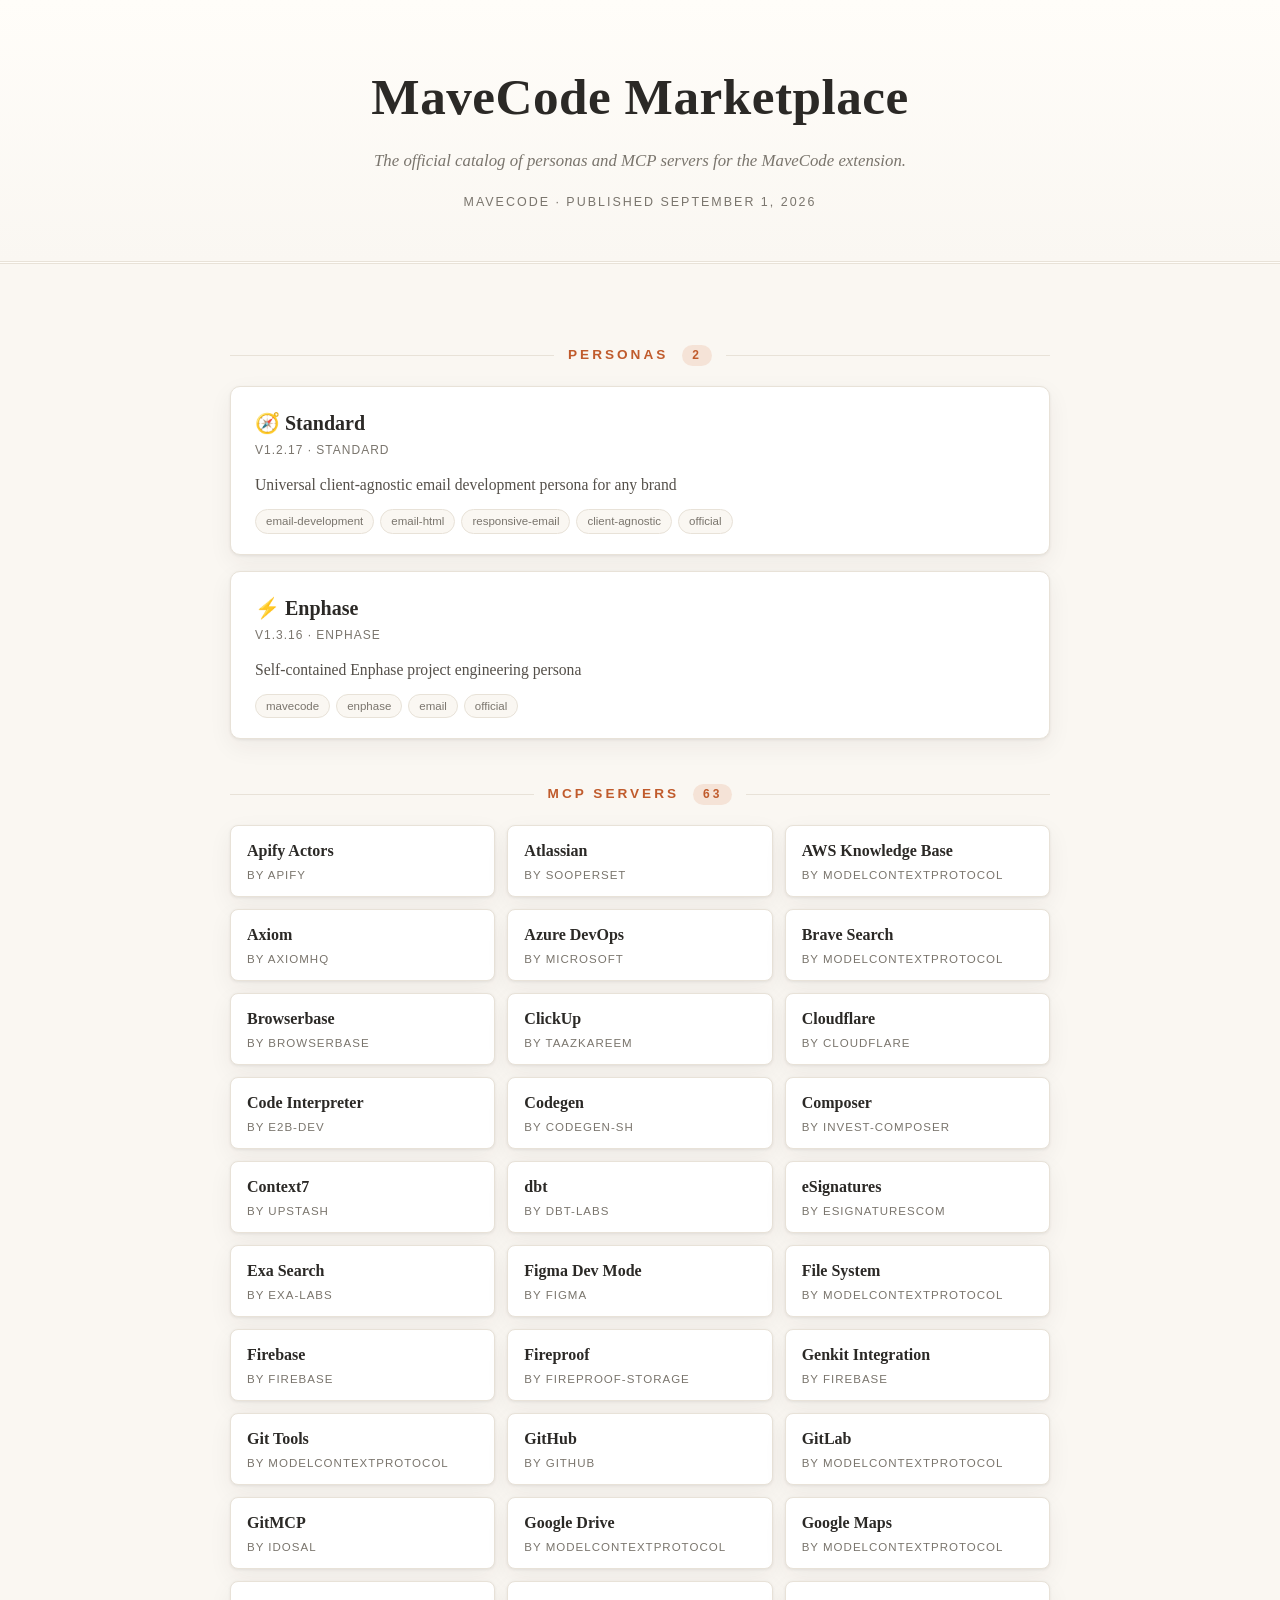
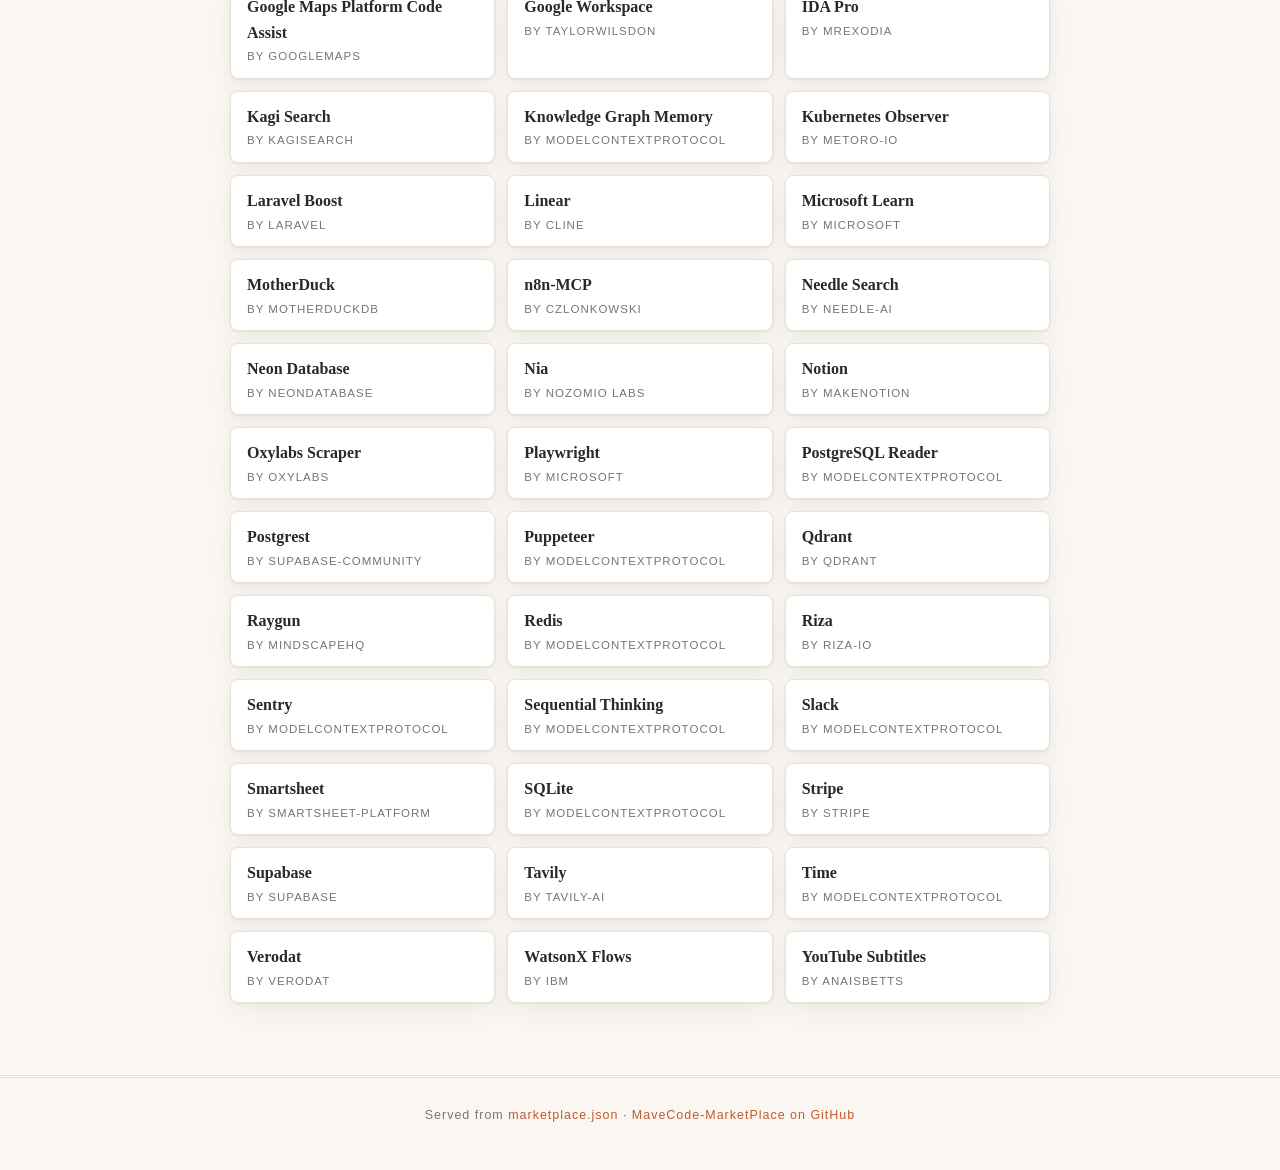
==== index.html @ a8cd474a "feat(site): add blogger-style homepage listing personas and MCP servers index.html fetches marketpla" ====
<!doctype html>
<html lang="en">
<head>
	<meta charset="utf-8" />
	<meta name="viewport" content="width=device-width, initial-scale=1" />
	<title>MaveCode Marketplace</title>
	<meta name="description" content="Official MaveCode marketplace feed — personas and MCP servers." />
	<style>
		:root {
			--bg: #faf7f2;
			--card: #ffffff;
			--ink: #2b2926;
			--muted: #7a756d;
			--accent: #c05b2c;
			--accent-soft: #f5e3d7;
			--border: #e8e2d8;
			--shadow: 0 1px 3px rgba(43, 41, 38, 0.08), 0 8px 24px rgba(43, 41, 38, 0.06);
		}

		* { box-sizing: border-box; }

		body {
			margin: 0;
			background: var(--bg);
			color: var(--ink);
			font-family: Georgia, "Times New Roman", serif;
			line-height: 1.6;
		}

		.masthead {
			text-align: center;
			padding: 56px 20px 36px;
			border-bottom: 3px double var(--border);
			background: linear-gradient(180deg, #fffdf9 0%, var(--bg) 100%);
		}

		.masthead h1 {
			margin: 0;
			font-size: clamp(2rem, 5vw, 3.2rem);
			font-weight: 700;
			letter-spacing: 0.5px;
		}

		.masthead h1 a { color: var(--ink); text-decoration: none; }

		.masthead .tagline {
			margin: 10px auto 0;
			max-width: 560px;
			color: var(--muted);
			font-style: italic;
			font-size: 1.05rem;
		}

		.masthead .meta {
			margin-top: 18px;
			font-family: "Trebuchet MS", Verdana, sans-serif;
			font-size: 0.78rem;
			letter-spacing: 2px;
			text-transform: uppercase;
			color: var(--muted);
		}

		main {
			max-width: 860px;
			margin: 0 auto;
			padding: 36px 20px 72px;
		}

		.section-title {
			display: flex;
			align-items: center;
			gap: 14px;
			margin: 44px 0 20px;
			font-family: "Trebuchet MS", Verdana, sans-serif;
			font-size: 0.85rem;
			letter-spacing: 3px;
			text-transform: uppercase;
			color: var(--accent);
		}

		.section-title::before,
		.section-title::after {
			content: "";
			flex: 1;
			border-top: 1px solid var(--border);
		}

		.count-pill {
			display: inline-block;
			background: var(--accent-soft);
			color: var(--accent);
			border-radius: 999px;
			padding: 1px 10px;
			font-size: 0.75rem;
		}

		.cards { display: grid; gap: 16px; }

		.card {
			background: var(--card);
			border: 1px solid var(--border);
			border-radius: 10px;
			box-shadow: var(--shadow);
			padding: 20px 24px;
		}

		.card h3 {
			margin: 0;
			font-size: 1.25rem;
			font-weight: 700;
		}

		.card .byline {
			margin-top: 2px;
			font-family: "Trebuchet MS", Verdana, sans-serif;
			font-size: 0.75rem;
			letter-spacing: 1px;
			text-transform: uppercase;
			color: var(--muted);
		}

		.card p.desc {
			margin: 10px 0 0;
			color: #55504a;
			font-size: 0.98rem;
		}

		.tags { margin-top: 12px; display: flex; flex-wrap: wrap; gap: 6px; }

		.tag {
			font-family: "Trebuchet MS", Verdana, sans-serif;
			font-size: 0.72rem;
			color: var(--muted);
			background: var(--bg);
			border: 1px solid var(--border);
			border-radius: 999px;
			padding: 2px 10px;
		}

		.mcp-grid {
			display: grid;
			grid-template-columns: repeat(auto-fill, minmax(240px, 1fr));
			gap: 12px;
		}

		.mcp-item {
			background: var(--card);
			border: 1px solid var(--border);
			border-radius: 8px;
			padding: 12px 16px;
			box-shadow: var(--shadow);
		}

		.mcp-item .name { font-weight: 700; font-size: 1rem; }

		.mcp-item .author {
			font-family: "Trebuchet MS", Verdana, sans-serif;
			font-size: 0.72rem;
			letter-spacing: 1px;
			text-transform: uppercase;
			color: var(--muted);
			margin-top: 2px;
		}

		.status {
			text-align: center;
			color: var(--muted);
			font-style: italic;
			padding: 24px 0;
		}

		.status.error { color: #a33; }

		footer {
			border-top: 3px double var(--border);
			text-align: center;
			padding: 28px 20px 44px;
			font-family: "Trebuchet MS", Verdana, sans-serif;
			font-size: 0.78rem;
			letter-spacing: 1px;
			color: var(--muted);
		}

		footer a { color: var(--accent); text-decoration: none; }
		footer a:hover { text-decoration: underline; }
	</style>
</head>
<body>
	<header class="masthead">
		<h1><a href="./">MaveCode Marketplace</a></h1>
		<p class="tagline">The official catalog of personas and MCP servers for the MaveCode extension.</p>
		<p class="meta" id="feed-meta">Loading feed&hellip;</p>
	</header>

	<main>
		<h2 class="section-title">Personas <span class="count-pill" id="personas-count">&hellip;</span></h2>
		<div class="cards" id="personas-list">
			<p class="status">Loading personas&hellip;</p>
		</div>

		<h2 class="section-title">MCP Servers <span class="count-pill" id="mcps-count">&hellip;</span></h2>
		<div class="mcp-grid" id="mcps-list">
			<p class="status">Loading MCP servers&hellip;</p>
		</div>
	</main>

	<footer>
		Served from <a href="marketplace.json">marketplace.json</a> &middot;
		<a href="https://github.com/arkofheavean/MaveCode-MarketPlace">MaveCode-MarketPlace on GitHub</a>
	</footer>

	<script>
		"use strict"

		function el(tag, className, text) {
			const node = document.createElement(tag)
			if (className) node.className = className
			if (text) node.textContent = text
			return node
		}

		function showError(containerId, label) {
			const container = document.getElementById(containerId)
			container.replaceChildren(el("p", "status error", "Could not load " + label + "."))
		}

		function renderTags(tags) {
			const wrap = el("div", "tags")
			for (const tag of (tags || []).slice(0, 8)) {
				wrap.appendChild(el("span", "tag", tag))
			}
			return wrap
		}

		async function loadJson(url) {
			const response = await fetch(url, { cache: "no-cache" })
			if (!response.ok) throw new Error(url + " -> HTTP " + response.status)
			return response.json()
		}

		async function loadManifest() {
			try {
				const manifest = await loadJson("marketplace.json")
				const published = manifest.publishedAt ? new Date(manifest.publishedAt) : null
				const dateText = published && !isNaN(published)
					? published.toLocaleDateString("en-US", { year: "numeric", month: "long", day: "numeric" })
					: null
				document.getElementById("feed-meta").textContent =
					[manifest.publisher, dateText ? "Published " + dateText : null].filter(Boolean).join(" · ") ||
					"Official feed"
				return manifest
			} catch {
				document.getElementById("feed-meta").textContent = "Official feed"
				return null
			}
		}

		async function loadPersonas(manifest) {
			const url = (manifest && manifest.personasCatalogUrl) || "personas/personas.json"
			try {
				const catalog = await loadJson(url)
				const items = Array.isArray(catalog.items) ? catalog.items : []
				document.getElementById("personas-count").textContent = String(items.length)
				const container = document.getElementById("personas-list")
				container.replaceChildren()
				if (items.length === 0) {
					container.appendChild(el("p", "status", "No personas published yet."))
					return
				}
				for (const item of items) {
					const card = el("article", "card")
					card.appendChild(el("h3", null, item.name || item.id))
					const byline = ["v" + (item.version || "?"), item.id].filter(Boolean).join(" · ")
					card.appendChild(el("p", "byline", byline))
					if (item.description) card.appendChild(el("p", "desc", item.description))
					if (item.tags && item.tags.length) card.appendChild(renderTags(item.tags))
					container.appendChild(card)
				}
			} catch {
				document.getElementById("personas-count").textContent = "0"
				showError("personas-list", "personas")
			}
		}

		async function loadMcps(manifest) {
			const url = (manifest && manifest.mcpsCatalogUrl) || "mcps/mcps.json"
			try {
				const catalog = await loadJson(url)
				const items = Array.isArray(catalog.items) ? catalog.items : []
				items.sort((a, b) => (a.name || a.id || "").localeCompare(b.name || b.id || ""))
				document.getElementById("mcps-count").textContent = String(items.length)
				const container = document.getElementById("mcps-list")
				container.replaceChildren()
				if (items.length === 0) {
					container.appendChild(el("p", "status", "No MCP servers published yet."))
					return
				}
				for (const item of items) {
					const cell = el("div", "mcp-item")
					cell.appendChild(el("div", "name", item.name || item.id))
					if (item.author) cell.appendChild(el("div", "author", "by " + item.author))
					container.appendChild(cell)
				}
			} catch {
				document.getElementById("mcps-count").textContent = "0"
				showError("mcps-list", "MCP servers")
			}
		}

		loadManifest().then((manifest) => Promise.all([loadPersonas(manifest), loadMcps(manifest)]))
	</script>
</body>
</html>
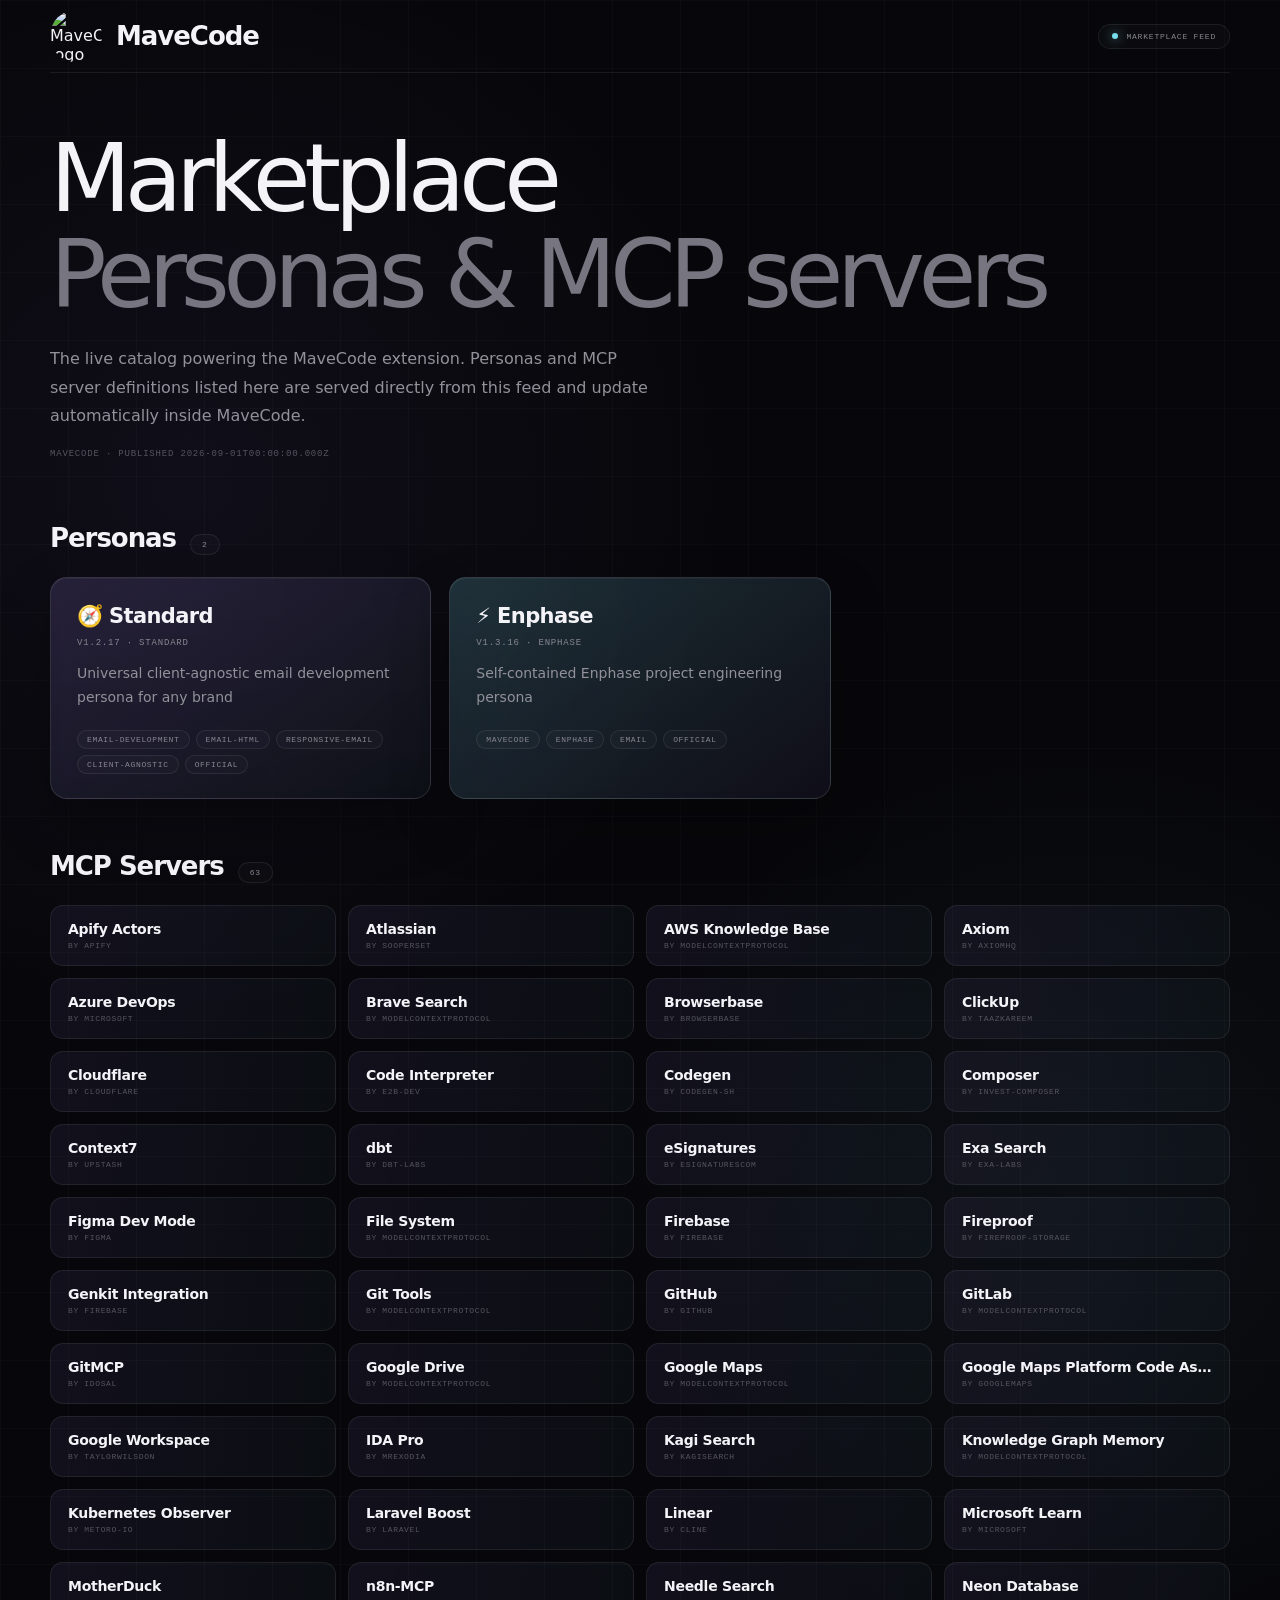
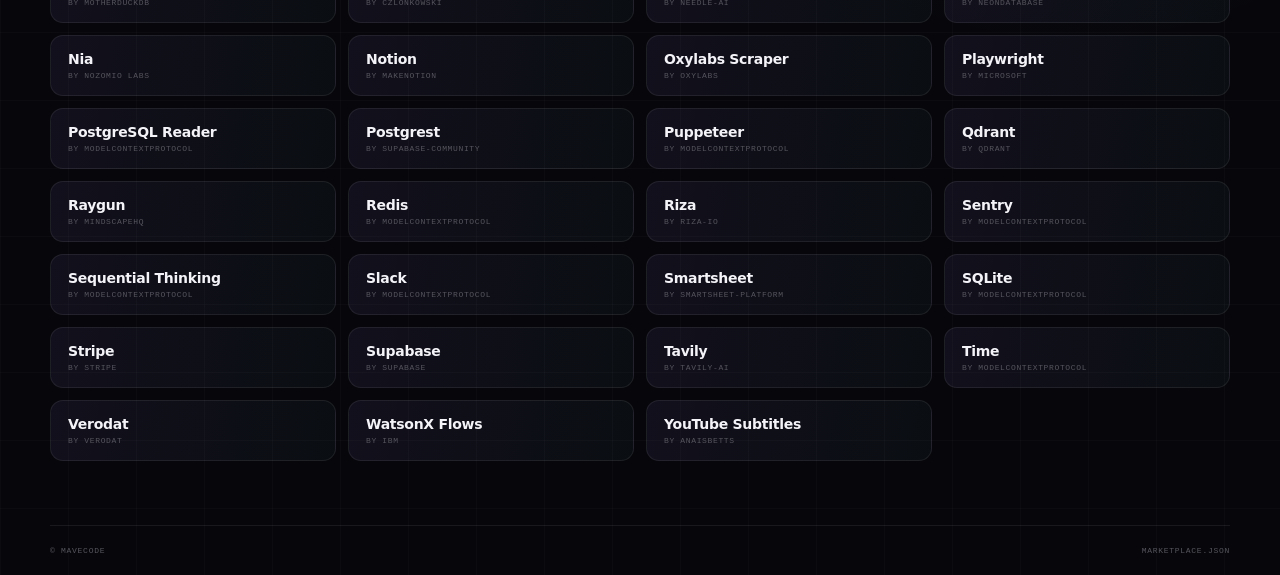
==== commit bcc991ee: "style(site): match homepage to MaveCode dark blogger theme" ====
--- a/index.html
+++ b/index.html
@@ -1,313 +1,543 @@
 <!doctype html>
 <html lang="en">
-<head>
-	<meta charset="utf-8" />
-	<meta name="viewport" content="width=device-width, initial-scale=1" />
-	<title>MaveCode Marketplace</title>
-	<meta name="description" content="Official MaveCode marketplace feed — personas and MCP servers." />
-	<style>
-		:root {
-			--bg: #faf7f2;
-			--card: #ffffff;
-			--ink: #2b2926;
-			--muted: #7a756d;
-			--accent: #c05b2c;
-			--accent-soft: #f5e3d7;
-			--border: #e8e2d8;
-			--shadow: 0 1px 3px rgba(43, 41, 38, 0.08), 0 8px 24px rgba(43, 41, 38, 0.06);
-		}
-
-		* { box-sizing: border-box; }
-
-		body {
-			margin: 0;
-			background: var(--bg);
-			color: var(--ink);
-			font-family: Georgia, "Times New Roman", serif;
-			line-height: 1.6;
-		}
-
-		.masthead {
-			text-align: center;
-			padding: 56px 20px 36px;
-			border-bottom: 3px double var(--border);
-			background: linear-gradient(180deg, #fffdf9 0%, var(--bg) 100%);
-		}
-
-		.masthead h1 {
-			margin: 0;
-			font-size: clamp(2rem, 5vw, 3.2rem);
-			font-weight: 700;
-			letter-spacing: 0.5px;
-		}
-
-		.masthead h1 a { color: var(--ink); text-decoration: none; }
-
-		.masthead .tagline {
-			margin: 10px auto 0;
-			max-width: 560px;
-			color: var(--muted);
-			font-style: italic;
-			font-size: 1.05rem;
-		}
-
-		.masthead .meta {
-			margin-top: 18px;
-			font-family: "Trebuchet MS", Verdana, sans-serif;
-			font-size: 0.78rem;
-			letter-spacing: 2px;
-			text-transform: uppercase;
-			color: var(--muted);
-		}
-
-		main {
-			max-width: 860px;
-			margin: 0 auto;
-			padding: 36px 20px 72px;
-		}
-
-		.section-title {
-			display: flex;
-			align-items: center;
-			gap: 14px;
-			margin: 44px 0 20px;
-			font-family: "Trebuchet MS", Verdana, sans-serif;
-			font-size: 0.85rem;
-			letter-spacing: 3px;
-			text-transform: uppercase;
-			color: var(--accent);
-		}
-
-		.section-title::before,
-		.section-title::after {
-			content: "";
-			flex: 1;
-			border-top: 1px solid var(--border);
-		}
-
-		.count-pill {
-			display: inline-block;
-			background: var(--accent-soft);
-			color: var(--accent);
-			border-radius: 999px;
-			padding: 1px 10px;
-			font-size: 0.75rem;
-		}
-
-		.cards { display: grid; gap: 16px; }
-
-		.card {
-			background: var(--card);
-			border: 1px solid var(--border);
-			border-radius: 10px;
-			box-shadow: var(--shadow);
-			padding: 20px 24px;
-		}
-
-		.card h3 {
-			margin: 0;
-			font-size: 1.25rem;
-			font-weight: 700;
-		}
-
-		.card .byline {
-			margin-top: 2px;
-			font-family: "Trebuchet MS", Verdana, sans-serif;
-			font-size: 0.75rem;
-			letter-spacing: 1px;
-			text-transform: uppercase;
-			color: var(--muted);
-		}
-
-		.card p.desc {
-			margin: 10px 0 0;
-			color: #55504a;
-			font-size: 0.98rem;
-		}
-
-		.tags { margin-top: 12px; display: flex; flex-wrap: wrap; gap: 6px; }
-
-		.tag {
-			font-family: "Trebuchet MS", Verdana, sans-serif;
-			font-size: 0.72rem;
-			color: var(--muted);
-			background: var(--bg);
-			border: 1px solid var(--border);
-			border-radius: 999px;
-			padding: 2px 10px;
-		}
-
-		.mcp-grid {
-			display: grid;
-			grid-template-columns: repeat(auto-fill, minmax(240px, 1fr));
-			gap: 12px;
-		}
-
-		.mcp-item {
-			background: var(--card);
-			border: 1px solid var(--border);
-			border-radius: 8px;
-			padding: 12px 16px;
-			box-shadow: var(--shadow);
-		}
-
-		.mcp-item .name { font-weight: 700; font-size: 1rem; }
-
-		.mcp-item .author {
-			font-family: "Trebuchet MS", Verdana, sans-serif;
-			font-size: 0.72rem;
-			letter-spacing: 1px;
-			text-transform: uppercase;
-			color: var(--muted);
-			margin-top: 2px;
-		}
-
-		.status {
-			text-align: center;
-			color: var(--muted);
-			font-style: italic;
-			padding: 24px 0;
-		}
-
-		.status.error { color: #a33; }
-
-		footer {
-			border-top: 3px double var(--border);
-			text-align: center;
-			padding: 28px 20px 44px;
-			font-family: "Trebuchet MS", Verdana, sans-serif;
-			font-size: 0.78rem;
-			letter-spacing: 1px;
-			color: var(--muted);
-		}
-
-		footer a { color: var(--accent); text-decoration: none; }
-		footer a:hover { text-decoration: underline; }
-	</style>
-</head>
-<body>
-	<header class="masthead">
-		<h1><a href="./">MaveCode Marketplace</a></h1>
-		<p class="tagline">The official catalog of personas and MCP servers for the MaveCode extension.</p>
-		<p class="meta" id="feed-meta">Loading feed&hellip;</p>
-	</header>
-
-	<main>
-		<h2 class="section-title">Personas <span class="count-pill" id="personas-count">&hellip;</span></h2>
-		<div class="cards" id="personas-list">
-			<p class="status">Loading personas&hellip;</p>
+	<head>
+		<meta charset="utf-8" />
+		<meta name="viewport" content="width=device-width, initial-scale=1" />
+		<title>MaveCode Marketplace</title>
+		<meta
+			name="description"
+			content="Live catalog of MaveCode personas and MCP servers, served from the official MaveCode marketplace feed."
+		/>
+		<style>
+			:root {
+				color-scheme: dark;
+				--bg: #07070b;
+				--text: #f4f3f8;
+				--muted: #888791;
+				--line: rgba(255, 255, 255, 0.075);
+				--violet: #a98cff;
+				--cyan: #78ddec;
+				--mono: ui-monospace, SFMono-Regular, Menlo, Consolas, monospace;
+			}
+
+			* {
+				box-sizing: border-box;
+			}
+
+			html,
+			body {
+				margin: 0;
+				padding: 0;
+			}
+
+			body {
+				min-height: 100vh;
+				color: var(--text);
+				font-family:
+					Inter,
+					ui-sans-serif,
+					system-ui,
+					-apple-system,
+					BlinkMacSystemFont,
+					"Segoe UI",
+					sans-serif;
+				background:
+					radial-gradient(circle at 15% 22%, rgba(169, 140, 255, 0.055), transparent 27%),
+					radial-gradient(circle at 84% 55%, rgba(120, 221, 236, 0.04), transparent 29%),
+					linear-gradient(rgba(255, 255, 255, 0.018) 1px, transparent 1px),
+					linear-gradient(90deg, rgba(255, 255, 255, 0.018) 1px, transparent 1px),
+					var(--bg);
+				background-size:
+					auto,
+					auto,
+					68px 68px,
+					68px 68px,
+					auto;
+				-webkit-font-smoothing: antialiased;
+			}
+
+			.mave-page {
+				width: min(100% - 56px, 1180px);
+				margin: 0 auto;
+				display: flex;
+				flex-direction: column;
+				min-height: 100vh;
+			}
+
+			/* Header */
+			.mave-header {
+				display: flex;
+				align-items: center;
+				justify-content: space-between;
+				gap: 16px;
+				min-height: 72px;
+				padding: 10px 0;
+				border-bottom: 1px solid var(--line);
+			}
+
+			.mave-brand {
+				display: flex;
+				align-items: center;
+				gap: 14px;
+				text-decoration: none;
+				color: inherit;
+			}
+
+			.mave-logo {
+				width: 52px;
+				height: 52px;
+				border-radius: 50%;
+				display: block;
+			}
+
+			.mave-wordmark {
+				font-size: 26px;
+				font-weight: 700;
+				letter-spacing: -0.04em;
+			}
+
+			.mave-security {
+				display: inline-flex;
+				align-items: center;
+				gap: 8px;
+				font-family: var(--mono);
+				font-size: 8px;
+				letter-spacing: 0.1em;
+				text-transform: uppercase;
+				color: var(--muted);
+				border: 1px solid var(--line);
+				border-radius: 999px;
+				background: rgba(255, 255, 255, 0.02);
+				padding: 7px 13px;
+				white-space: nowrap;
+			}
+
+			.mave-security-dot {
+				width: 6px;
+				height: 6px;
+				border-radius: 50%;
+				background: var(--cyan);
+				box-shadow: 0 0 12px rgba(120, 221, 236, 0.78);
+			}
+
+			/* Hero */
+			.mave-hero {
+				padding: 58px 0 20px;
+			}
+
+			.mave-hero h1 {
+				margin: 0;
+				font-size: clamp(54px, 8vw, 94px);
+				font-weight: 500;
+				letter-spacing: -0.068em;
+				line-height: 1.02;
+			}
+
+			.mave-hero h1 span {
+				color: #777680;
+			}
+
+			.mave-hero p {
+				max-width: 620px;
+				margin: 22px 0 0;
+				color: #92919a;
+				font-size: 16px;
+				line-height: 1.8;
+			}
+
+			.mave-meta {
+				margin-top: 18px;
+				font-family: var(--mono);
+				font-size: 9px;
+				letter-spacing: 0.09em;
+				text-transform: uppercase;
+				color: #56555e;
+			}
+
+			/* Sections */
+			.mave-section {
+				padding: 44px 0 8px;
+			}
+
+			.mave-section-head {
+				display: flex;
+				align-items: baseline;
+				gap: 14px;
+				margin-bottom: 22px;
+			}
+
+			.mave-section-head h2 {
+				margin: 0;
+				font-size: 26px;
+				font-weight: 600;
+				letter-spacing: -0.04em;
+			}
+
+			.mave-count {
+				display: inline-flex;
+				align-items: center;
+				font-family: var(--mono);
+				font-size: 8px;
+				letter-spacing: 0.1em;
+				text-transform: uppercase;
+				color: var(--muted);
+				border: 1px solid var(--line);
+				border-radius: 999px;
+				background: rgba(255, 255, 255, 0.02);
+				padding: 5px 11px;
+			}
+
+			/* Glass panels */
+			.mave-panel {
+				border: 1px solid rgba(255, 255, 255, 0.12);
+				border-radius: 17px;
+				background: linear-gradient(145deg, rgba(169, 140, 255, 0.16), rgba(120, 221, 236, 0.035));
+				box-shadow:
+					0 24px 55px rgba(0, 0, 0, 0.28),
+					inset 0 1px 0 rgba(255, 255, 255, 0.04);
+				backdrop-filter: blur(5px);
+				-webkit-backdrop-filter: blur(5px);
+			}
+
+			.mave-panel--cyan {
+				background: linear-gradient(145deg, rgba(120, 221, 236, 0.19), rgba(169, 140, 255, 0.055));
+			}
+
+			/* Persona cards */
+			.persona-grid {
+				display: grid;
+				grid-template-columns: repeat(auto-fill, minmax(320px, 1fr));
+				gap: 18px;
+			}
+
+			.persona-card {
+				padding: 26px 26px 24px;
+				display: flex;
+				flex-direction: column;
+				gap: 10px;
+			}
+
+			.persona-card h3 {
+				margin: 0;
+				font-size: 21px;
+				font-weight: 600;
+				letter-spacing: -0.03em;
+			}
+
+			.persona-byline {
+				font-family: var(--mono);
+				font-size: 9px;
+				letter-spacing: 0.09em;
+				text-transform: uppercase;
+				color: var(--muted);
+			}
+
+			.persona-card p {
+				margin: 4px 0 0;
+				color: #92919a;
+				font-size: 14px;
+				line-height: 1.7;
+			}
+
+			.tag-row {
+				display: flex;
+				flex-wrap: wrap;
+				gap: 6px;
+				margin-top: 10px;
+			}
+
+			.tag {
+				font-family: var(--mono);
+				font-size: 8px;
+				letter-spacing: 0.08em;
+				text-transform: uppercase;
+				color: var(--muted);
+				border: 1px solid var(--line);
+				border-radius: 999px;
+				background: rgba(255, 255, 255, 0.02);
+				padding: 4px 9px;
+			}
+
+			/* MCP grid */
+			.mcp-grid {
+				display: grid;
+				grid-template-columns: repeat(auto-fill, minmax(250px, 1fr));
+				gap: 12px;
+			}
+
+			.mcp-item {
+				border: 1px solid var(--line);
+				border-radius: 13px;
+				background: linear-gradient(100deg, rgba(169, 140, 255, 0.07), rgba(120, 221, 236, 0.035));
+				padding: 15px 17px;
+				display: flex;
+				flex-direction: column;
+				gap: 4px;
+				min-width: 0;
+			}
+
+			.mcp-item strong {
+				font-size: 14px;
+				font-weight: 600;
+				letter-spacing: -0.02em;
+				overflow: hidden;
+				text-overflow: ellipsis;
+				white-space: nowrap;
+			}
+
+			.mcp-item small {
+				font-family: var(--mono);
+				font-size: 8px;
+				letter-spacing: 0.08em;
+				text-transform: uppercase;
+				color: #56555e;
+				overflow: hidden;
+				text-overflow: ellipsis;
+				white-space: nowrap;
+			}
+
+			/* Status */
+			.status {
+				border: 1px solid rgba(169, 140, 255, 0.2);
+				border-radius: 13px;
+				background: linear-gradient(100deg, rgba(169, 140, 255, 0.07), rgba(120, 221, 236, 0.035));
+				color: var(--muted);
+				font-family: var(--mono);
+				font-size: 9px;
+				letter-spacing: 0.09em;
+				text-transform: uppercase;
+				padding: 16px 18px;
+			}
+
+			.status--error {
+				color: #fca5a5;
+				border-color: rgba(252, 165, 165, 0.25);
+			}
+
+			/* Footer */
+			.mave-footer {
+				margin-top: auto;
+				padding: 20px 0;
+				margin-top: 56px;
+				border-top: 1px solid var(--line);
+				display: flex;
+				align-items: center;
+				justify-content: space-between;
+				gap: 12px;
+				font-family: var(--mono);
+				font-size: 8px;
+				letter-spacing: 0.09em;
+				text-transform: uppercase;
+				color: #56555e;
+			}
+
+			.mave-footer a {
+				color: #56555e;
+				text-decoration: none;
+			}
+
+			.mave-footer a:hover {
+				color: var(--muted);
+			}
+
+			@media (max-width: 900px) {
+				.mave-hero h1 {
+					font-size: clamp(46px, 10vw, 72px);
+				}
+			}
+
+			@media (max-width: 720px) {
+				.mave-page {
+					width: min(100% - 36px, 1180px);
+				}
+
+				.mave-hero {
+					padding-top: 42px;
+				}
+
+				.persona-grid {
+					grid-template-columns: 1fr;
+				}
+			}
+
+			@media (max-width: 420px) {
+				.mave-wordmark {
+					font-size: 21px;
+				}
+
+				.mave-security {
+					display: none;
+				}
+
+				.mcp-grid {
+					grid-template-columns: 1fr;
+				}
+			}
+
+			@media (prefers-reduced-motion: reduce) {
+				*,
+				*::before,
+				*::after {
+					animation: none !important;
+					transition: none !important;
+				}
+			}
+		</style>
+	</head>
+	<body>
+		<div class="mave-page">
+			<header class="mave-header">
+				<a class="mave-brand" href="./">
+					<img
+						class="mave-logo"
+						src="https://blogger.googleusercontent.com/img/b/R29vZ2xl/AVvXsEh1Pi2Xw1UgR_razfzDrcKJjG8FRxGCGyG26lOTs5TyxaQsXHsEfOC-f6zXrsKk0RUqONyj9obib_c7wzxFcJtbTcWEKkaT_iPdqC0gbUNX_15kdl6HwPBrCqKvEXXHqJQtFHXClpOrv0zpIQZVzP21f2e2o06b6Z3oLaE4UvltSeHWF_D19VBhWwEW8iiF/s940/MaveCode-Circular-Logo-main.png"
+						alt="MaveCode logo"
+						width="52"
+						height="52"
+					/>
+					<span class="mave-wordmark">MaveCode</span>
+				</a>
+				<span class="mave-security"><span class="mave-security-dot"></span>Marketplace feed</span>
+			</header>
+
+			<section class="mave-hero">
+				<h1>Marketplace<br /><span>Personas &amp; MCP servers</span></h1>
+				<p>
+					The live catalog powering the MaveCode extension. Personas and MCP server definitions listed here
+					are served directly from this feed and update automatically inside MaveCode.
+				</p>
+				<div class="mave-meta" id="feed-meta">Loading feed&hellip;</div>
+			</section>
+
+			<section class="mave-section">
+				<div class="mave-section-head">
+					<h2>Personas</h2>
+					<span class="mave-count" id="persona-count">&hellip;</span>
+				</div>
+				<div id="personas" class="persona-grid">
+					<div class="status">Loading personas&hellip;</div>
+				</div>
+			</section>
+
+			<section class="mave-section">
+				<div class="mave-section-head">
+					<h2>MCP Servers</h2>
+					<span class="mave-count" id="mcp-count">&hellip;</span>
+				</div>
+				<div id="mcps" class="mcp-grid">
+					<div class="status">Loading MCP servers&hellip;</div>
+				</div>
+			</section>
+
+			<footer class="mave-footer">
+				<span>&copy; MaveCode</span>
+				<a href="marketplace.json">marketplace.json</a>
+			</footer>
 		</div>
 
-		<h2 class="section-title">MCP Servers <span class="count-pill" id="mcps-count">&hellip;</span></h2>
-		<div class="mcp-grid" id="mcps-list">
-			<p class="status">Loading MCP servers&hellip;</p>
-		</div>
-	</main>
-
-	<footer>
-		Served from <a href="marketplace.json">marketplace.json</a> &middot;
-		<a href="https://github.com/arkofheavean/MaveCode-MarketPlace">MaveCode-MarketPlace on GitHub</a>
-	</footer>
-
-	<script>
-		"use strict"
-
-		function el(tag, className, text) {
-			const node = document.createElement(tag)
-			if (className) node.className = className
-			if (text) node.textContent = text
-			return node
-		}
-
-		function showError(containerId, label) {
-			const container = document.getElementById(containerId)
-			container.replaceChildren(el("p", "status error", "Could not load " + label + "."))
-		}
-
-		function renderTags(tags) {
-			const wrap = el("div", "tags")
-			for (const tag of (tags || []).slice(0, 8)) {
-				wrap.appendChild(el("span", "tag", tag))
-			}
-			return wrap
-		}
-
-		async function loadJson(url) {
-			const response = await fetch(url, { cache: "no-cache" })
-			if (!response.ok) throw new Error(url + " -> HTTP " + response.status)
-			return response.json()
-		}
-
-		async function loadManifest() {
-			try {
-				const manifest = await loadJson("marketplace.json")
-				const published = manifest.publishedAt ? new Date(manifest.publishedAt) : null
-				const dateText = published && !isNaN(published)
-					? published.toLocaleDateString("en-US", { year: "numeric", month: "long", day: "numeric" })
-					: null
-				document.getElementById("feed-meta").textContent =
-					[manifest.publisher, dateText ? "Published " + dateText : null].filter(Boolean).join(" · ") ||
-					"Official feed"
-				return manifest
-			} catch {
-				document.getElementById("feed-meta").textContent = "Official feed"
-				return null
-			}
-		}
-
-		async function loadPersonas(manifest) {
-			const url = (manifest && manifest.personasCatalogUrl) || "personas/personas.json"
-			try {
-				const catalog = await loadJson(url)
-				const items = Array.isArray(catalog.items) ? catalog.items : []
-				document.getElementById("personas-count").textContent = String(items.length)
-				const container = document.getElementById("personas-list")
-				container.replaceChildren()
-				if (items.length === 0) {
-					container.appendChild(el("p", "status", "No personas published yet."))
-					return
-				}
-				for (const item of items) {
-					const card = el("article", "card")
-					card.appendChild(el("h3", null, item.name || item.id))
-					const byline = ["v" + (item.version || "?"), item.id].filter(Boolean).join(" · ")
-					card.appendChild(el("p", "byline", byline))
-					if (item.description) card.appendChild(el("p", "desc", item.description))
-					if (item.tags && item.tags.length) card.appendChild(renderTags(item.tags))
-					container.appendChild(card)
-				}
-			} catch {
-				document.getElementById("personas-count").textContent = "0"
-				showError("personas-list", "personas")
-			}
-		}
-
-		async function loadMcps(manifest) {
-			const url = (manifest && manifest.mcpsCatalogUrl) || "mcps/mcps.json"
-			try {
-				const catalog = await loadJson(url)
-				const items = Array.isArray(catalog.items) ? catalog.items : []
-				items.sort((a, b) => (a.name || a.id || "").localeCompare(b.name || b.id || ""))
-				document.getElementById("mcps-count").textContent = String(items.length)
-				const container = document.getElementById("mcps-list")
-				container.replaceChildren()
-				if (items.length === 0) {
-					container.appendChild(el("p", "status", "No MCP servers published yet."))
-					return
-				}
-				for (const item of items) {
-					const cell = el("div", "mcp-item")
-					cell.appendChild(el("div", "name", item.name || item.id))
-					if (item.author) cell.appendChild(el("div", "author", "by " + item.author))
-					container.appendChild(cell)
-				}
-			} catch {
-				document.getElementById("mcps-count").textContent = "0"
-				showError("mcps-list", "MCP servers")
-			}
-		}
-
-		loadManifest().then((manifest) => Promise.all([loadPersonas(manifest), loadMcps(manifest)]))
-	</script>
-</body>
+		<script>
+			"use strict"
+
+			function el(tag, className, text) {
+				const node = document.createElement(tag)
+				if (className) node.className = className
+				if (text !== undefined) node.textContent = text
+				return node
+			}
+
+			async function loadJson(url) {
+				const response = await fetch(url, { cache: "no-cache" })
+				if (!response.ok) {
+					throw new Error("HTTP " + response.status + " for " + url)
+				}
+				return response.json()
+			}
+
+			function showError(containerId, label) {
+				const container = document.getElementById(containerId)
+				container.replaceChildren(el("div", "status status--error", label))
+			}
+
+			async function loadManifest() {
+				try {
+					const manifest = await loadJson("marketplace.json")
+					const meta = document.getElementById("feed-meta")
+					const parts = []
+					if (manifest.publisher) parts.push(manifest.publisher)
+					if (manifest.publishedAt) parts.push("Published " + manifest.publishedAt)
+					meta.textContent = parts.length ? parts.join(" · ") : "Live feed"
+					return manifest
+				} catch (error) {
+					document.getElementById("feed-meta").textContent = "Feed manifest unavailable"
+					return null
+				}
+			}
+
+			async function loadPersonas(manifest) {
+				const container = document.getElementById("personas")
+				const countEl = document.getElementById("persona-count")
+				try {
+					const url = (manifest && manifest.personasCatalogUrl) || "personas/personas.json"
+					const catalog = await loadJson(url)
+					const items = Array.isArray(catalog.items) ? catalog.items : []
+					countEl.textContent = String(items.length)
+					if (items.length === 0) {
+						container.replaceChildren(el("div", "status", "No personas published yet"))
+						return
+					}
+					const cards = items.map((item, index) => {
+						const card = el("article", "mave-panel persona-card" + (index % 2 === 1 ? " mave-panel--cyan" : ""))
+						card.appendChild(el("h3", "", item.name || item.id || "Unnamed persona"))
+						const byline = []
+						if (item.version) byline.push("v" + item.version)
+						if (item.id) byline.push(item.id)
+						if (byline.length) card.appendChild(el("div", "persona-byline", byline.join(" · ")))
+						if (item.description) card.appendChild(el("p", "", item.description))
+						if (Array.isArray(item.tags) && item.tags.length) {
+							const row = el("div", "tag-row")
+							for (const tag of item.tags.slice(0, 8)) {
+								row.appendChild(el("span", "tag", String(tag)))
+							}
+							card.appendChild(row)
+						}
+						return card
+					})
+					container.replaceChildren(...cards)
+				} catch (error) {
+					countEl.textContent = "!"
+					showError("personas", "Failed to load personas catalog")
+				}
+			}
+
+			async function loadMcps(manifest) {
+				const container = document.getElementById("mcps")
+				const countEl = document.getElementById("mcp-count")
+				try {
+					const url = (manifest && manifest.mcpsCatalogUrl) || "mcps/mcps.json"
+					const catalog = await loadJson(url)
+					const items = Array.isArray(catalog.items) ? catalog.items : []
+					countEl.textContent = String(items.length)
+					if (items.length === 0) {
+						container.replaceChildren(el("div", "status", "No MCP servers published yet"))
+						return
+					}
+					const sorted = items
+						.slice()
+						.sort((a, b) => String(a.name || a.id).localeCompare(String(b.name || b.id)))
+					const cards = sorted.map((item) => {
+						const card = el("div", "mcp-item")
+						card.appendChild(el("strong", "", item.name || item.id || "Unnamed server"))
+						if (item.author) card.appendChild(el("small", "", "by " + item.author))
+						return card
+					})
+					container.replaceChildren(...cards)
+				} catch (error) {
+					countEl.textContent = "!"
+					showError("mcps", "Failed to load MCP catalog")
+				}
+			}
+
+			loadManifest().then((manifest) => Promise.all([loadPersonas(manifest), loadMcps(manifest)]))
+		</script>
+	</body>
 </html>
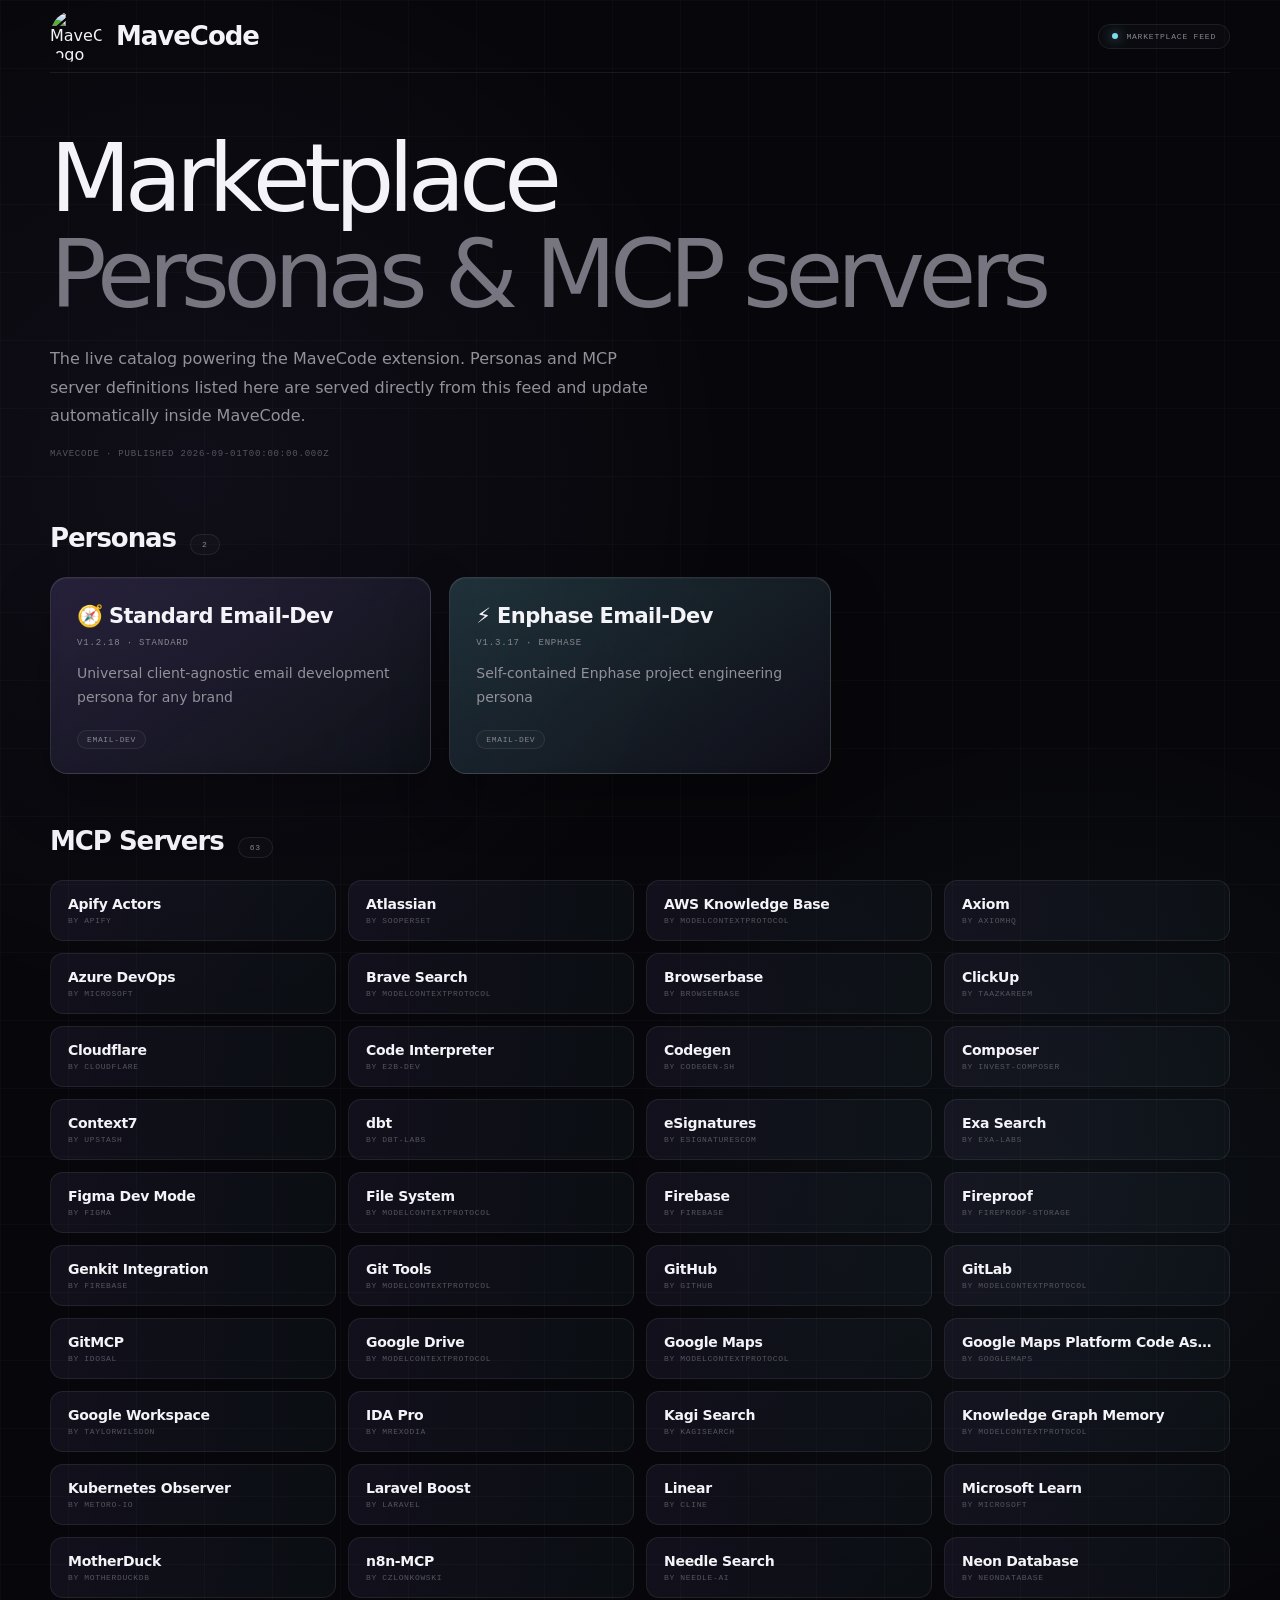
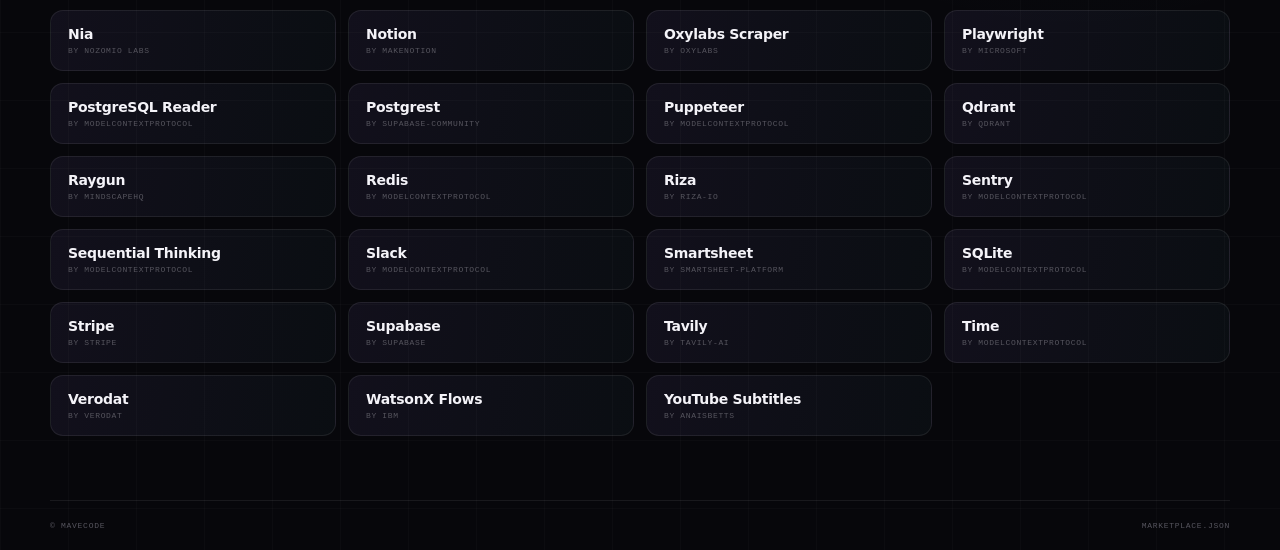
==== commit b94af9a0: "style(site): add hover actions to persona cards, MCP tiles, tags, and footer links" ====
--- a/index.html
+++ b/index.html
@@ -197,6 +197,29 @@
 					inset 0 1px 0 rgba(255, 255, 255, 0.04);
 				backdrop-filter: blur(5px);
 				-webkit-backdrop-filter: blur(5px);
+				transition:
+					transform 0.22s ease,
+					border-color 0.22s ease,
+					box-shadow 0.22s ease;
+			}
+
+			.mave-panel:hover {
+				transform: translateY(-4px);
+				border-color: rgba(169, 140, 255, 0.45);
+				box-shadow:
+					0 30px 65px rgba(0, 0, 0, 0.38),
+					0 0 0 1px rgba(169, 140, 255, 0.12),
+					0 0 42px rgba(169, 140, 255, 0.14),
+					inset 0 1px 0 rgba(255, 255, 255, 0.06);
+			}
+
+			.mave-panel--cyan:hover {
+				border-color: rgba(120, 221, 236, 0.45);
+				box-shadow:
+					0 30px 65px rgba(0, 0, 0, 0.38),
+					0 0 0 1px rgba(120, 221, 236, 0.12),
+					0 0 42px rgba(120, 221, 236, 0.14),
+					inset 0 1px 0 rgba(255, 255, 255, 0.06);
 			}
 
 			.mave-panel--cyan {
@@ -256,6 +279,14 @@
 				border-radius: 999px;
 				background: rgba(255, 255, 255, 0.02);
 				padding: 4px 9px;
+				transition:
+					color 0.18s ease,
+					border-color 0.18s ease;
+			}
+
+			.tag:hover {
+				color: var(--text);
+				border-color: rgba(120, 221, 236, 0.4);
 			}
 
 			/* MCP grid */
@@ -274,6 +305,38 @@
 				flex-direction: column;
 				gap: 4px;
 				min-width: 0;
+				color: inherit;
+				text-decoration: none;
+				position: relative;
+				transition:
+					transform 0.18s ease,
+					border-color 0.18s ease,
+					background 0.18s ease,
+					box-shadow 0.18s ease;
+			}
+
+			.mcp-item:hover {
+				transform: translateY(-2px);
+				border-color: rgba(120, 221, 236, 0.42);
+				background: linear-gradient(100deg, rgba(169, 140, 255, 0.13), rgba(120, 221, 236, 0.08));
+				box-shadow:
+					0 14px 34px rgba(0, 0, 0, 0.32),
+					0 0 24px rgba(120, 221, 236, 0.1);
+			}
+
+			.mcp-item:focus-visible,
+			.mave-panel:focus-within {
+				outline: 1px solid rgba(120, 221, 236, 0.6);
+				outline-offset: 2px;
+			}
+
+			a.mcp-item:hover::after {
+				content: "↗";
+				position: absolute;
+				top: 10px;
+				right: 13px;
+				font-size: 11px;
+				color: var(--cyan);
 			}
 
 			.mcp-item strong {
@@ -334,10 +397,11 @@
 			.mave-footer a {
 				color: #56555e;
 				text-decoration: none;
+				transition: color 0.18s ease;
 			}
 
 			.mave-footer a:hover {
-				color: var(--muted);
+				color: var(--cyan);
 			}
 
 			@media (max-width: 900px) {
@@ -525,7 +589,14 @@
 						.slice()
 						.sort((a, b) => String(a.name || a.id).localeCompare(String(b.name || b.id)))
 					const cards = sorted.map((item) => {
-						const card = el("div", "mcp-item")
+						const hasUrl = typeof item.url === "string" && /^https:\/\//.test(item.url)
+						const card = el(hasUrl ? "a" : "div", "mcp-item")
+						if (hasUrl) {
+							card.href = item.url
+							card.target = "_blank"
+							card.rel = "noopener noreferrer"
+						}
+						if (item.description) card.title = item.description
 						card.appendChild(el("strong", "", item.name || item.id || "Unnamed server"))
 						if (item.author) card.appendChild(el("small", "", "by " + item.author))
 						return card
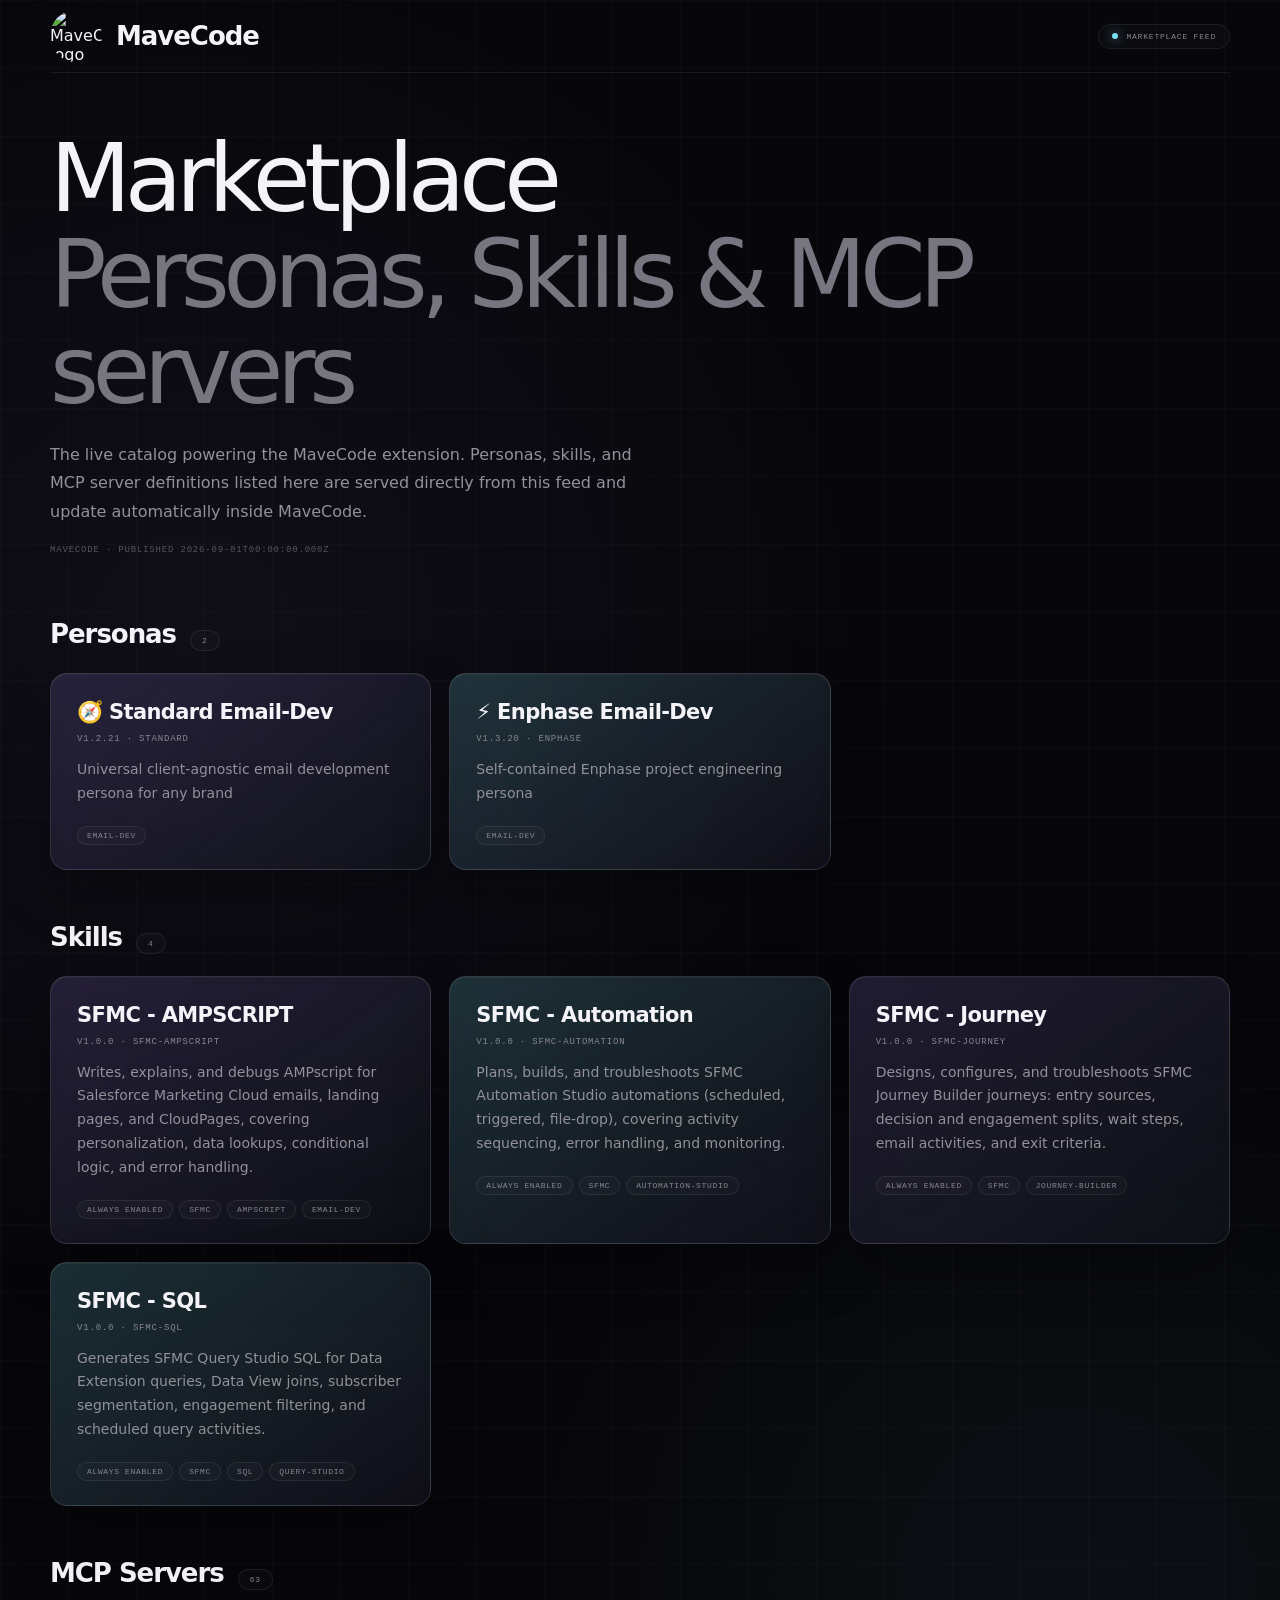
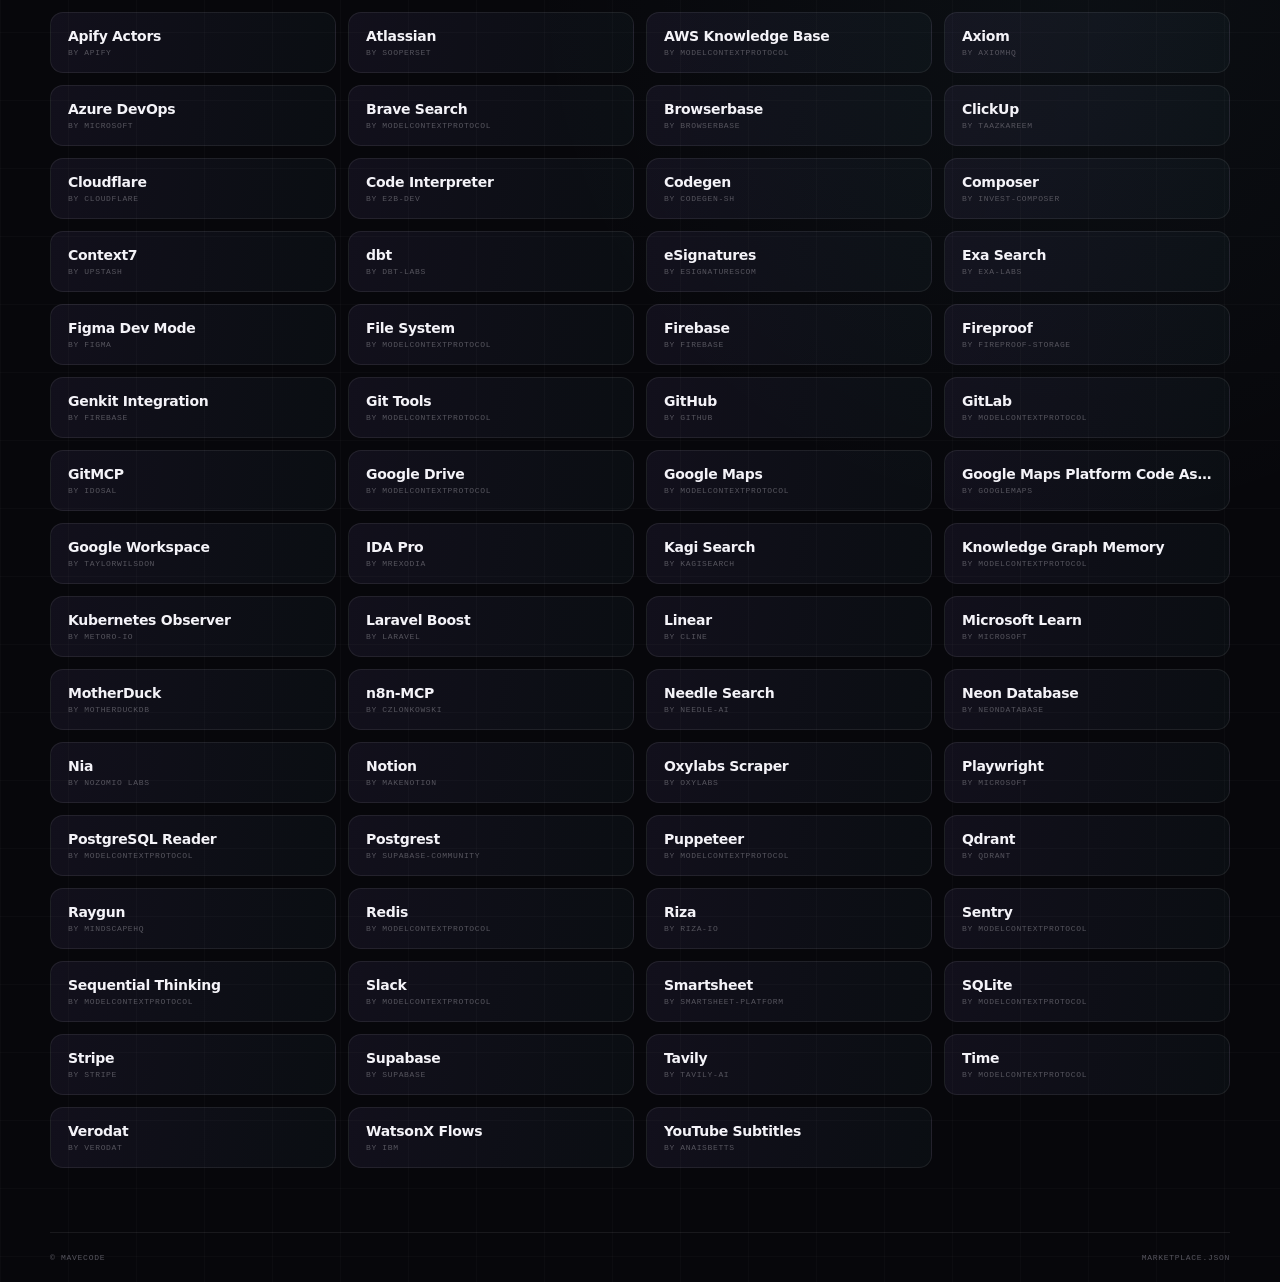
==== commit eff999c5: "feat(site): add Skills section to marketplace landing page" ====
--- a/index.html
+++ b/index.html
@@ -465,10 +465,10 @@
 			</header>
 
 			<section class="mave-hero">
-				<h1>Marketplace<br /><span>Personas &amp; MCP servers</span></h1>
+				<h1>Marketplace<br /><span>Personas, Skills &amp; MCP servers</span></h1>
 				<p>
-					The live catalog powering the MaveCode extension. Personas and MCP server definitions listed here
-					are served directly from this feed and update automatically inside MaveCode.
+					The live catalog powering the MaveCode extension. Personas, skills, and MCP server definitions
+					listed here are served directly from this feed and update automatically inside MaveCode.
 				</p>
 				<div class="mave-meta" id="feed-meta">Loading feed&hellip;</div>
 			</section>
@@ -480,6 +480,16 @@
 				</div>
 				<div id="personas" class="persona-grid">
 					<div class="status">Loading personas&hellip;</div>
+				</div>
+			</section>
+
+			<section class="mave-section">
+				<div class="mave-section-head">
+					<h2>Skills</h2>
+					<span class="mave-count" id="skill-count">&hellip;</span>
+				</div>
+				<div id="skills" class="persona-grid">
+					<div class="status">Loading skills&hellip;</div>
 				</div>
 			</section>
 
@@ -573,6 +583,46 @@
 				}
 			}
 
+			async function loadSkills(manifest) {
+				const container = document.getElementById("skills")
+				const countEl = document.getElementById("skill-count")
+				try {
+					const url = (manifest && manifest.skillsCatalogUrl) || "skills/skills.json"
+					const catalog = await loadJson(url)
+					const items = Array.isArray(catalog.items) ? catalog.items : []
+					countEl.textContent = String(items.length)
+					if (items.length === 0) {
+						container.replaceChildren(el("div", "status", "No skills published yet"))
+						return
+					}
+					const cards = items.map((item, index) => {
+						const card = el("article", "mave-panel persona-card" + (index % 2 === 1 ? " mave-panel--cyan" : ""))
+						card.appendChild(el("h3", "", item.name || item.id || "Unnamed skill"))
+						const byline = []
+						if (item.version) byline.push("v" + item.version)
+						if (item.id) byline.push(item.id)
+						if (byline.length) card.appendChild(el("div", "persona-byline", byline.join(" · ")))
+						if (item.description) card.appendChild(el("p", "", item.description))
+						const tags = Array.isArray(item.tags) ? item.tags.slice(0, 8) : []
+						if (tags.length || item.alwaysEnabled === true) {
+							const row = el("div", "tag-row")
+							if (item.alwaysEnabled === true) {
+								row.appendChild(el("span", "tag", "Always enabled"))
+							}
+							for (const tag of tags) {
+								row.appendChild(el("span", "tag", String(tag)))
+							}
+							card.appendChild(row)
+						}
+						return card
+					})
+					container.replaceChildren(...cards)
+				} catch (error) {
+					countEl.textContent = "!"
+					showError("skills", "Failed to load skills catalog")
+				}
+			}
+
 			async function loadMcps(manifest) {
 				const container = document.getElementById("mcps")
 				const countEl = document.getElementById("mcp-count")
@@ -608,7 +658,7 @@
 				}
 			}
 
-			loadManifest().then((manifest) => Promise.all([loadPersonas(manifest), loadMcps(manifest)]))
+			loadManifest().then((manifest) => Promise.all([loadPersonas(manifest), loadSkills(manifest), loadMcps(manifest)]))
 		</script>
 	</body>
 </html>
